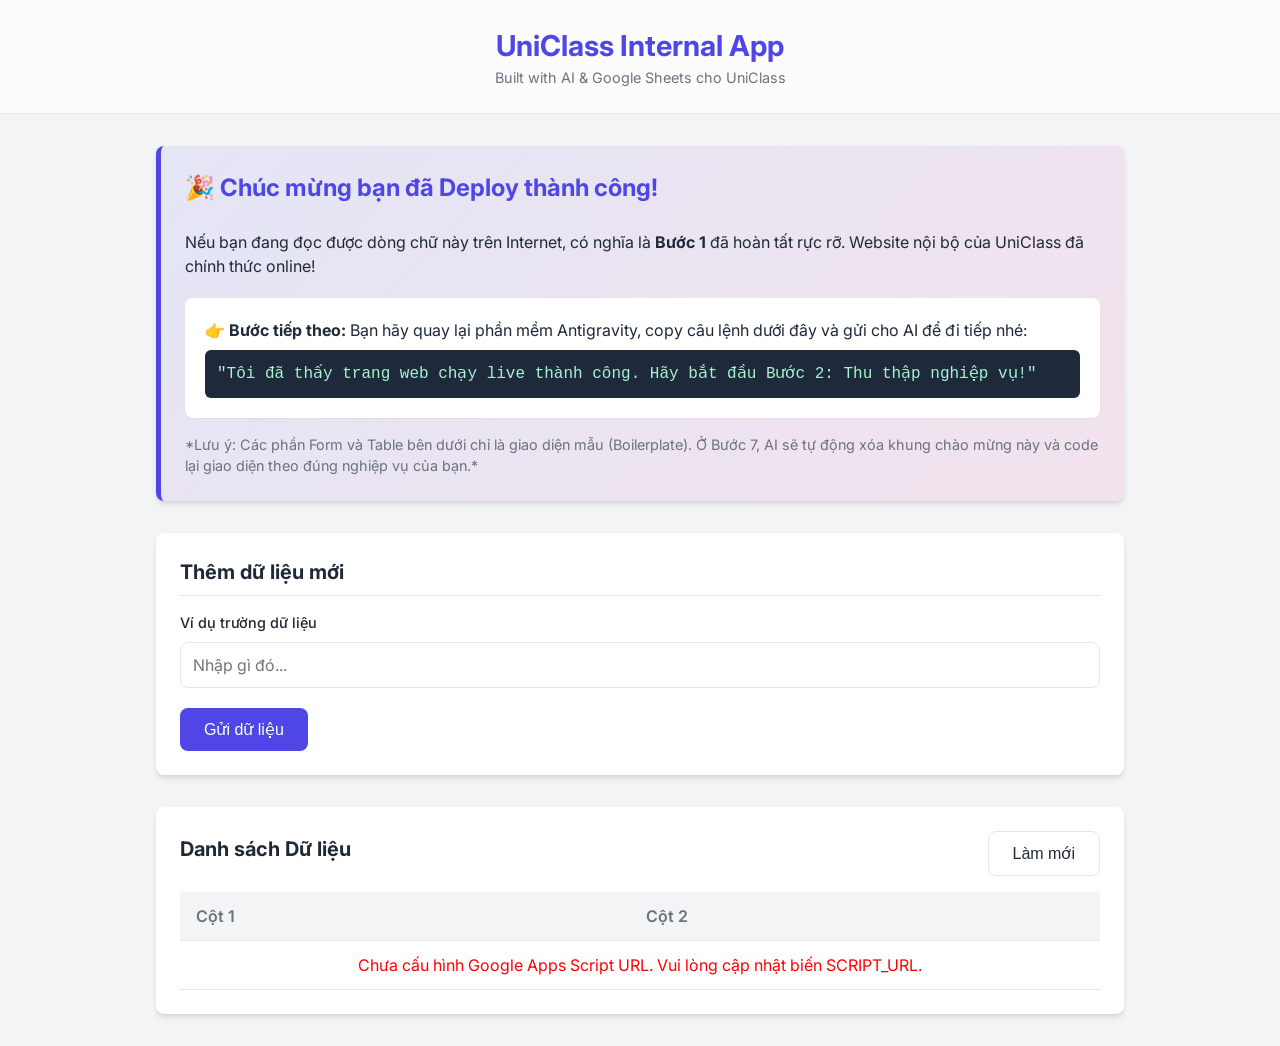
==== index.html @ c93e1ed5 "first-commit" ====
<!DOCTYPE html>
<html lang="en">
<head>
    <meta charset="UTF-8">
    <meta name="viewport" content="width=device-width, initial-scale=1.0">
    <title>UniClass Internal App</title>
    <!-- Google Fonts -->
    <link rel="preconnect" href="https://fonts.googleapis.com">
    <link rel="preconnect" href="https://fonts.gstatic.com" crossorigin>
    <link href="https://fonts.googleapis.com/css2?family=Inter:wght@300;400;500;600;700&display=swap" rel="stylesheet">
    <!-- Base CSS -->
    <link rel="stylesheet" href="style.css">
</head>
<body>
    <div id="app">
        <header class="glass-header">
            <h1>UniClass Internal App</h1>
            <p>Built with AI & Google Sheets cho UniClass</p>
        </header>

        <main class="container">
            <!-- Khu vực Chào mừng (Dành cho người dùng mới deploy lần đầu) -->
            <section class="card" id="welcomeSection" style="background: linear-gradient(135deg, rgba(99, 102, 241, 0.1), rgba(236, 72, 153, 0.1)); border-left: 5px solid var(--primary-color);">
                <h2 style="border-bottom: none; color: var(--primary-color); font-size: 1.5rem;">🎉 Chúc mừng bạn đã Deploy thành công!</h2>
                <p>Nếu bạn đang đọc được dòng chữ này trên Internet, có nghĩa là <strong>Bước 1</strong> đã hoàn tất rực rỡ. Website nội bộ của UniClass đã chính thức online!</p>
                <div style="background: var(--card-bg); padding: 1.25rem; border-radius: 8px; margin-top: 1.25rem; box-shadow: var(--shadow-sm);">
                    <p style="margin-bottom: 0.5rem;"><strong>👉 Bước tiếp theo:</strong> Bạn hãy quay lại phần mềm Antigravity, copy câu lệnh dưới đây và gửi cho AI để đi tiếp nhé:</p>
                    <code style="display: block; background: #1e293b; color: #a7f3d0; padding: 12px; border-radius: 6px; font-family: monospace; font-size: 1rem;">"Tôi đã thấy trang web chạy live thành công. Hãy bắt đầu Bước 2: Thu thập nghiệp vụ!"</code>
                </div>
                <p style="margin-top: 1rem; font-size: 0.9rem; color: var(--text-muted);">*Lưu ý: Các phần Form và Table bên dưới chỉ là giao diện mẫu (Boilerplate). Ở Bước 7, AI sẽ tự động xóa khung chào mừng này và code lại giao diện theo đúng nghiệp vụ của bạn.*</p>
            </section>

            <!-- Khu vực Form nhập liệu -->
            <section class="card form-section">
                <h2>Thêm dữ liệu mới</h2>
                <form id="dataForm">
                    <div class="form-group">
                        <label for="exampleInput">Ví dụ trường dữ liệu</label>
                        <input type="text" id="exampleInput" name="exampleInput" placeholder="Nhập gì đó..." required>
                    </div>
                    <button type="submit" class="btn btn-primary" id="submitBtn">
                        <span class="btn-text">Gửi dữ liệu</span>
                        <span class="loader hidden"></span>
                    </button>
                </form>
                <div id="formMessage" class="message hidden"></div>
            </section>

            <!-- Khu vực Hiển thị dữ liệu -->
            <section class="card data-section">
                <div class="section-header">
                    <h2>Danh sách Dữ liệu</h2>
                    <button class="btn btn-secondary" id="refreshBtn">Làm mới</button>
                </div>
                <div class="table-container">
                    <div id="tableLoader" class="loader center-loader"></div>
                    <table id="dataTable" class="hidden">
                        <thead>
                            <tr>
                                <!-- AI sẽ điền các cột header vào đây -->
                                <th>Cột 1</th>
                                <th>Cột 2</th>
                            </tr>
                        </thead>
                        <tbody id="tableBody">
                            <!-- AI sẽ render dữ liệu từ Google Sheet vào đây -->
                        </tbody>
                    </table>
                </div>
            </section>
        </main>
    </div>

    <!-- Base JS -->
    <script src="script.js"></script>
</body>
</html>
---- style.css ----
/* CSS Variables for theming (Vibrant & Modern UI) */
:root {
    --primary-color: #4f46e5;
    --primary-hover: #4338ca;
    --bg-color: #f3f4f6;
    --text-main: #1f2937;
    --text-muted: #6b7280;
    --card-bg: #ffffff;
    --border-color: #e5e7eb;
    --success: #10b981;
    --error: #ef4444;
    --shadow-sm: 0 1px 2px 0 rgba(0, 0, 0, 0.05);
    --shadow-md: 0 4px 6px -1px rgba(0, 0, 0, 0.1), 0 2px 4px -1px rgba(0, 0, 0, 0.06);
    --radius: 8px;
    --font-family: 'Inter', sans-serif;
}

/* Basic Reset */
* {
    margin: 0;
    padding: 0;
    box-sizing: border-box;
}

body {
    font-family: var(--font-family);
    background-color: var(--bg-color);
    color: var(--text-main);
    line-height: 1.5;
}

/* Typography & Layout */
.container {
    max-width: 1000px;
    margin: 0 auto;
    padding: 2rem 1rem;
    display: grid;
    gap: 2rem;
}

/* Header (Glassmorphism effect) */
.glass-header {
    background: rgba(255, 255, 255, 0.7);
    backdrop-filter: blur(10px);
    border-bottom: 1px solid var(--border-color);
    padding: 1.5rem 2rem;
    text-align: center;
    position: sticky;
    top: 0;
    z-index: 100;
}

.glass-header h1 {
    font-weight: 700;
    font-size: 1.8rem;
    color: var(--primary-color);
}

.glass-header p {
    color: var(--text-muted);
    font-size: 0.9rem;
}

/* Cards */
.card {
    background-color: var(--card-bg);
    border-radius: var(--radius);
    padding: 1.5rem;
    box-shadow: var(--shadow-md);
}

.card h2 {
    margin-bottom: 1rem;
    font-size: 1.25rem;
    color: var(--text-main);
    border-bottom: 1px solid var(--border-color);
    padding-bottom: 0.5rem;
}

/* Forms */
.form-group {
    margin-bottom: 1.25rem;
}

label {
    display: block;
    margin-bottom: 0.5rem;
    font-weight: 500;
    font-size: 0.9rem;
}

input, select, textarea {
    width: 100%;
    padding: 0.75rem;
    border: 1px solid var(--border-color);
    border-radius: var(--radius);
    font-family: inherit;
    font-size: 1rem;
    transition: border-color 0.2s, box-shadow 0.2s;
}

input:focus, select:focus, textarea:focus {
    outline: none;
    border-color: var(--primary-color);
    box-shadow: 0 0 0 3px rgba(79, 70, 229, 0.2);
}

/* Buttons */
.btn {
    display: inline-flex;
    align-items: center;
    justify-content: center;
    padding: 0.75rem 1.5rem;
    font-size: 1rem;
    font-weight: 500;
    border: none;
    border-radius: var(--radius);
    cursor: pointer;
    transition: background-color 0.2s, transform 0.1s;
}

.btn:active {
    transform: scale(0.98);
}

.btn-primary {
    background-color: var(--primary-color);
    color: white;
}

.btn-primary:hover {
    background-color: var(--primary-hover);
}

.btn-secondary {
    background-color: white;
    color: var(--text-main);
    border: 1px solid var(--border-color);
}

.btn-secondary:hover {
    background-color: var(--bg-color);
}

.btn:disabled {
    opacity: 0.7;
    cursor: not-allowed;
}

/* Tables */
.section-header {
    display: flex;
    justify-content: space-between;
    align-items: center;
    margin-bottom: 1rem;
}
.section-header h2 {
    margin-bottom: 0;
    border-bottom: none;
}

.table-container {
    overflow-x: auto;
}

table {
    width: 100%;
    border-collapse: collapse;
    text-align: left;
}

th, td {
    padding: 0.75rem 1rem;
    border-bottom: 1px solid var(--border-color);
}

th {
    background-color: var(--bg-color);
    font-weight: 600;
    color: var(--text-muted);
}

tr:hover {
    background-color: rgba(0,0,0,0.01);
}

/* Utils */
.hidden { display: none !important; }
.message {
    margin-top: 1rem;
    padding: 0.75rem;
    border-radius: var(--radius);
    font-size: 0.9rem;
}
.message.success { background-color: rgba(16, 185, 129, 0.1); color: var(--success); }
.message.error { background-color: rgba(239, 68, 68, 0.1); color: var(--error); }

/* Loaders */
.loader {
    border: 3px solid rgba(255,255,255,0.3);
    border-top: 3px solid white;
    border-radius: 50%;
    width: 20px;
    height: 20px;
    animation: spin 1s linear infinite;
    margin-left: 8px;
}
.btn-secondary .loader {
    border: 3px solid var(--border-color);
    border-top: 3px solid var(--primary-color);
}
.center-loader {
    border: 4px solid var(--border-color);
    border-top: 4px solid var(--primary-color);
    width: 40px;
    height: 40px;
    margin: 2rem auto;
}

@keyframes spin { 0% { transform: rotate(0deg); } 100% { transform: rotate(360deg); } }
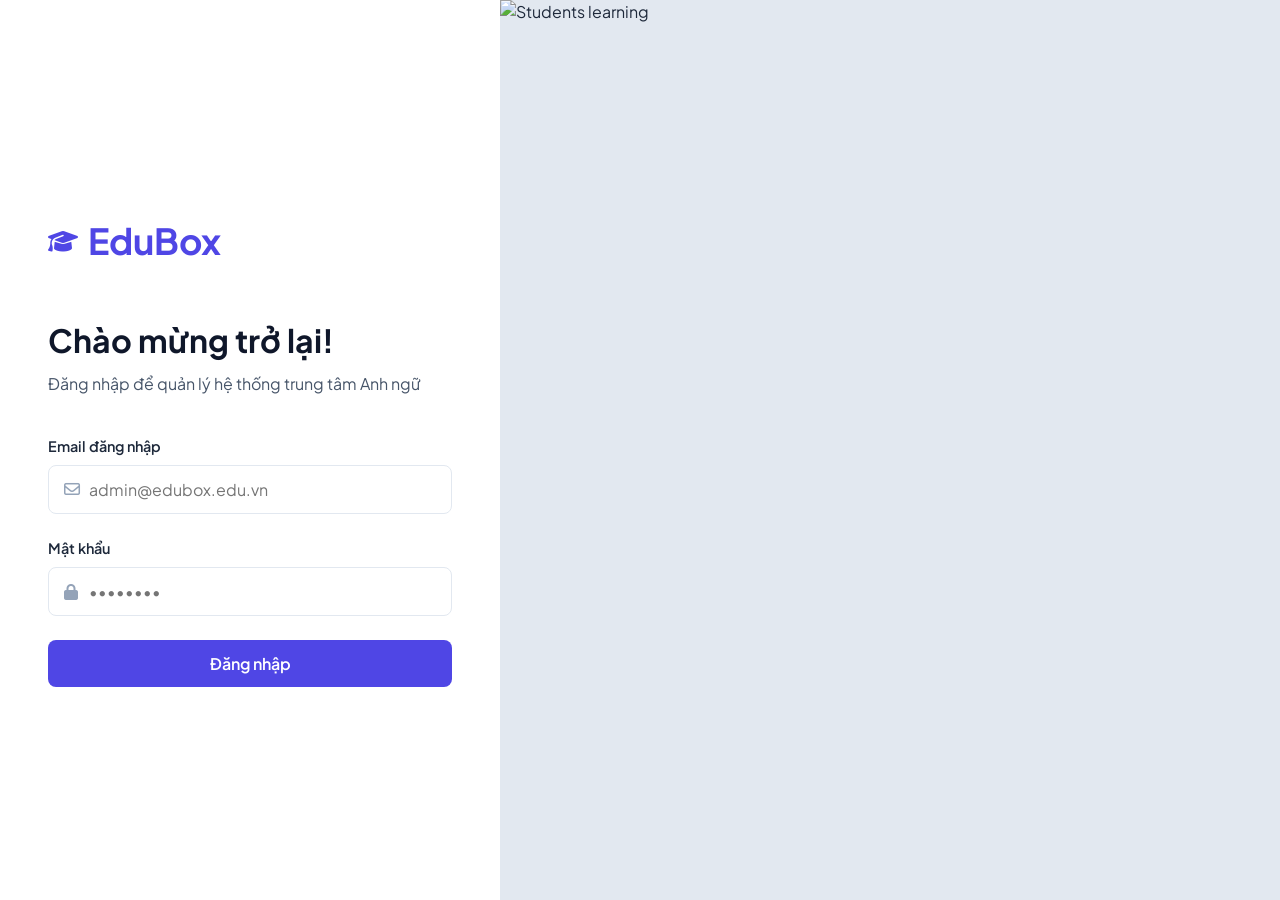
==== commit d3d43b3b: "2-commit" ====
--- a/index.html
+++ b/index.html
@@ -1,77 +1,101 @@
 <!DOCTYPE html>
-<html lang="en">
+<html lang="vi">
 <head>
     <meta charset="UTF-8">
     <meta name="viewport" content="width=device-width, initial-scale=1.0">
-    <title>UniClass Internal App</title>
+    <title>EduBox - Hệ Thống Quản Lý Trung Tâm Anh Ngữ</title>
     <!-- Google Fonts -->
     <link rel="preconnect" href="https://fonts.googleapis.com">
     <link rel="preconnect" href="https://fonts.gstatic.com" crossorigin>
-    <link href="https://fonts.googleapis.com/css2?family=Inter:wght@300;400;500;600;700&display=swap" rel="stylesheet">
-    <!-- Base CSS -->
+    <link href="https://fonts.googleapis.com/css2?family=Plus+Jakarta+Sans:wght@300;400;500;600;700&display=swap" rel="stylesheet">
+    <!-- FontAwesome -->
+    <link rel="stylesheet" href="https://cdnjs.cloudflare.com/ajax/libs/font-awesome/6.4.0/css/all.min.css">
+    <!-- Custom CSS -->
     <link rel="stylesheet" href="style.css">
 </head>
 <body>
-    <div id="app">
-        <header class="glass-header">
-            <h1>UniClass Internal App</h1>
-            <p>Built with AI & Google Sheets cho UniClass</p>
-        </header>
-
-        <main class="container">
-            <!-- Khu vực Chào mừng (Dành cho người dùng mới deploy lần đầu) -->
-            <section class="card" id="welcomeSection" style="background: linear-gradient(135deg, rgba(99, 102, 241, 0.1), rgba(236, 72, 153, 0.1)); border-left: 5px solid var(--primary-color);">
-                <h2 style="border-bottom: none; color: var(--primary-color); font-size: 1.5rem;">🎉 Chúc mừng bạn đã Deploy thành công!</h2>
-                <p>Nếu bạn đang đọc được dòng chữ này trên Internet, có nghĩa là <strong>Bước 1</strong> đã hoàn tất rực rỡ. Website nội bộ của UniClass đã chính thức online!</p>
-                <div style="background: var(--card-bg); padding: 1.25rem; border-radius: 8px; margin-top: 1.25rem; box-shadow: var(--shadow-sm);">
-                    <p style="margin-bottom: 0.5rem;"><strong>👉 Bước tiếp theo:</strong> Bạn hãy quay lại phần mềm Antigravity, copy câu lệnh dưới đây và gửi cho AI để đi tiếp nhé:</p>
-                    <code style="display: block; background: #1e293b; color: #a7f3d0; padding: 12px; border-radius: 6px; font-family: monospace; font-size: 1rem;">"Tôi đã thấy trang web chạy live thành công. Hãy bắt đầu Bước 2: Thu thập nghiệp vụ!"</code>
+    <!-- 1. MÀN HÌNH ĐĂNG NHẬP -->
+    <div id="loginScreen" class="screen-container">
+        <div class="login-wrapper">
+            <div class="login-left">
+                <div class="brand">
+                    <i class="fa-solid fa-graduation-cap"></i>
+                    <h2>EduBox</h2>
                 </div>
-                <p style="margin-top: 1rem; font-size: 0.9rem; color: var(--text-muted);">*Lưu ý: Các phần Form và Table bên dưới chỉ là giao diện mẫu (Boilerplate). Ở Bước 7, AI sẽ tự động xóa khung chào mừng này và code lại giao diện theo đúng nghiệp vụ của bạn.*</p>
-            </section>
-
-            <!-- Khu vực Form nhập liệu -->
-            <section class="card form-section">
-                <h2>Thêm dữ liệu mới</h2>
-                <form id="dataForm">
+                <h1 class="welcome-text">Chào mừng trở lại!</h1>
+                <p class="subtitle">Đăng nhập để quản lý hệ thống trung tâm Anh ngữ</p>
+                
+                <form id="loginForm">
                     <div class="form-group">
-                        <label for="exampleInput">Ví dụ trường dữ liệu</label>
-                        <input type="text" id="exampleInput" name="exampleInput" placeholder="Nhập gì đó..." required>
+                        <label>Email đăng nhập</label>
+                        <div class="input-icon">
+                            <i class="fa-regular fa-envelope"></i>
+                            <input type="email" id="loginEmail" placeholder="admin@edubox.edu.vn" required>
+                        </div>
                     </div>
-                    <button type="submit" class="btn btn-primary" id="submitBtn">
-                        <span class="btn-text">Gửi dữ liệu</span>
+                    <div class="form-group">
+                        <label>Mật khẩu</label>
+                        <div class="input-icon">
+                            <i class="fa-solid fa-lock"></i>
+                            <input type="password" id="loginPassword" placeholder="••••••••" required>
+                        </div>
+                    </div>
+                    <button type="submit" class="btn-primary btn-block" id="btnLogin">
+                        <span class="btn-text">Đăng nhập</span>
                         <span class="loader hidden"></span>
                     </button>
+                    <div id="loginError" class="error-msg hidden">Sai email hoặc mật khẩu!</div>
                 </form>
-                <div id="formMessage" class="message hidden"></div>
-            </section>
+            </div>
+            <div class="login-right">
+                <img src="https://images.unsplash.com/photo-1522202176988-66273c2fd55f?ixlib=rb-4.0.3&auto=format&fit=crop&w=800&q=80" alt="Students learning" class="login-image">
+            </div>
+        </div>
+    </div>
 
-            <!-- Khu vực Hiển thị dữ liệu -->
-            <section class="card data-section">
-                <div class="section-header">
-                    <h2>Danh sách Dữ liệu</h2>
-                    <button class="btn btn-secondary" id="refreshBtn">Làm mới</button>
+    <!-- 2. MÀN HÌNH DASHBOARD -->
+    <div id="dashboardScreen" class="screen-container hidden">
+        <aside class="sidebar">
+            <div class="brand">
+                <i class="fa-solid fa-graduation-cap"></i>
+                <h2>EduBox</h2>
+            </div>
+            <div class="user-profile">
+                <div class="avatar"><i class="fa-solid fa-user"></i></div>
+                <div class="info">
+                    <div class="name" id="userNameDisplay">Admin</div>
+                    <div class="role" id="userRoleDisplay">Administrator</div>
                 </div>
-                <div class="table-container">
-                    <div id="tableLoader" class="loader center-loader"></div>
-                    <table id="dataTable" class="hidden">
-                        <thead>
-                            <tr>
-                                <!-- AI sẽ điền các cột header vào đây -->
-                                <th>Cột 1</th>
-                                <th>Cột 2</th>
-                            </tr>
-                        </thead>
-                        <tbody id="tableBody">
-                            <!-- AI sẽ render dữ liệu từ Google Sheet vào đây -->
-                        </tbody>
-                    </table>
+            </div>
+            <nav class="sidebar-nav" id="sidebarNav">
+                <!-- Menu items will be injected here by JS based on Role -->
+            </nav>
+            <div class="sidebar-footer">
+                <a href="#" id="btnLogout" class="nav-item text-danger">
+                    <i class="fa-solid fa-right-from-bracket"></i> Đăng xuất
+                </a>
+            </div>
+        </aside>
+        
+        <main class="main-content">
+            <header class="topbar">
+                <h2 id="pageTitle">Tổng quan</h2>
+                <div class="topbar-actions">
+                    <button class="btn-icon"><i class="fa-regular fa-bell"></i></button>
                 </div>
-            </section>
+            </header>
+            
+            <div class="content-area" id="contentArea">
+                <!-- Nội dung các trang sẽ được render vào đây -->
+            </div>
         </main>
     </div>
 
-    <!-- Base JS -->
+    <!-- GLOBAL LOADER -->
+    <div id="globalLoader" class="global-loader hidden">
+        <div class="spinner"></div>
+    </div>
+
     <script src="script.js"></script>
 </body>
 </html>
--- a/style.css
+++ b/style.css
@@ -1,21 +1,28 @@
-/* CSS Variables for theming (Vibrant & Modern UI) */
 :root {
-    --primary-color: #4f46e5;
+    --primary: #4f46e5;
     --primary-hover: #4338ca;
-    --bg-color: #f3f4f6;
-    --text-main: #1f2937;
-    --text-muted: #6b7280;
-    --card-bg: #ffffff;
-    --border-color: #e5e7eb;
-    --success: #10b981;
-    --error: #ef4444;
+    --secondary: #10b981;
+    --dark: #0f172a;
+    --gray-100: #f1f5f9;
+    --gray-200: #e2e8f0;
+    --gray-400: #94a3b8;
+    --gray-600: #475569;
+    --gray-800: #1e293b;
+    --white: #ffffff;
+    --danger: #ef4444;
+    --danger-hover: #dc2626;
+    
     --shadow-sm: 0 1px 2px 0 rgba(0, 0, 0, 0.05);
     --shadow-md: 0 4px 6px -1px rgba(0, 0, 0, 0.1), 0 2px 4px -1px rgba(0, 0, 0, 0.06);
-    --radius: 8px;
-    --font-family: 'Inter', sans-serif;
-}
-
-/* Basic Reset */
+    --shadow-lg: 0 10px 15px -3px rgba(0, 0, 0, 0.1), 0 4px 6px -2px rgba(0, 0, 0, 0.05);
+    
+    --radius-md: 8px;
+    --radius-lg: 12px;
+    --radius-xl: 16px;
+    
+    --font-family: 'Plus Jakarta Sans', sans-serif;
+}
+
 * {
     margin: 0;
     padding: 0;
@@ -24,197 +31,368 @@
 
 body {
     font-family: var(--font-family);
-    background-color: var(--bg-color);
-    color: var(--text-main);
+    background-color: var(--gray-100);
+    color: var(--gray-800);
     line-height: 1.5;
-}
-
-/* Typography & Layout */
-.container {
-    max-width: 1000px;
+    -webkit-font-smoothing: antialiased;
+}
+
+a { text-decoration: none; }
+button { cursor: pointer; font-family: var(--font-family); }
+ul { list-style: none; }
+
+/* UTILS */
+.hidden { display: none !important; }
+.text-danger { color: var(--danger) !important; }
+
+/* ============================
+   1. LOGIN SCREEN
+============================ */
+.screen-container {
+    min-height: 100vh;
+    width: 100%;
+}
+
+.login-wrapper {
+    display: flex;
+    min-height: 100vh;
+    background-color: var(--white);
+}
+
+.login-left {
+    flex: 1;
+    display: flex;
+    flex-direction: column;
+    justify-content: center;
+    padding: 3rem;
+    max-width: 500px;
     margin: 0 auto;
-    padding: 2rem 1rem;
-    display: grid;
-    gap: 2rem;
-}
-
-/* Header (Glassmorphism effect) */
-.glass-header {
-    background: rgba(255, 255, 255, 0.7);
-    backdrop-filter: blur(10px);
-    border-bottom: 1px solid var(--border-color);
-    padding: 1.5rem 2rem;
+}
+
+.login-right {
+    flex: 1.2;
+    background-color: var(--gray-200);
+    display: none;
+}
+@media (min-width: 992px) {
+    .login-right { display: block; }
+}
+
+.login-image {
+    width: 100%;
+    height: 100%;
+    object-fit: cover;
+}
+
+.brand {
+    display: flex;
+    align-items: center;
+    gap: 10px;
+    color: var(--primary);
+    font-size: 1.5rem;
+    margin-bottom: 3rem;
+}
+
+.welcome-text {
+    font-size: 2rem;
+    font-weight: 700;
+    margin-bottom: 0.5rem;
+    color: var(--dark);
+}
+
+.subtitle {
+    color: var(--gray-600);
+    margin-bottom: 2.5rem;
+}
+
+.form-group {
+    margin-bottom: 1.5rem;
+}
+
+.form-group label {
+    display: block;
+    font-weight: 600;
+    font-size: 0.9rem;
+    margin-bottom: 0.5rem;
+    color: var(--gray-800);
+}
+
+.input-icon {
+    position: relative;
+}
+
+.input-icon i {
+    position: absolute;
+    left: 1rem;
+    top: 50%;
+    transform: translateY(-50%);
+    color: var(--gray-400);
+}
+
+.input-icon input {
+    width: 100%;
+    padding: 0.8rem 1rem 0.8rem 2.5rem;
+    border: 1px solid var(--gray-200);
+    border-radius: var(--radius-md);
+    font-size: 1rem;
+    font-family: var(--font-family);
+    transition: all 0.3s;
+}
+
+.input-icon input:focus {
+    outline: none;
+    border-color: var(--primary);
+    box-shadow: 0 0 0 3px rgba(79, 70, 229, 0.1);
+}
+
+.btn-primary {
+    background-color: var(--primary);
+    color: var(--white);
+    border: none;
+    padding: 0.8rem 1.5rem;
+    border-radius: var(--radius-md);
+    font-weight: 600;
+    font-size: 1rem;
+    transition: background-color 0.3s;
+    display: flex;
+    justify-content: center;
+    align-items: center;
+    gap: 10px;
+}
+.btn-primary:hover { background-color: var(--primary-hover); }
+.btn-block { width: 100%; }
+
+.error-msg {
+    color: var(--danger);
+    font-size: 0.9rem;
+    margin-top: 1rem;
     text-align: center;
-    position: sticky;
-    top: 0;
-    z-index: 100;
-}
-
-.glass-header h1 {
+    background: #fef2f2;
+    padding: 0.5rem;
+    border-radius: var(--radius-md);
+    border: 1px solid #fecaca;
+}
+
+/* ============================
+   2. DASHBOARD SCREEN
+============================ */
+#dashboardScreen {
+    display: flex;
+}
+
+.sidebar {
+    width: 260px;
+    background-color: var(--white);
+    border-right: 1px solid var(--gray-200);
+    display: flex;
+    flex-direction: column;
+    position: fixed;
+    height: 100vh;
+}
+
+.sidebar .brand {
+    padding: 1.5rem;
+    margin-bottom: 0;
+    border-bottom: 1px solid var(--gray-100);
+}
+
+.user-profile {
+    padding: 1.5rem;
+    display: flex;
+    align-items: center;
+    gap: 12px;
+    border-bottom: 1px solid var(--gray-100);
+}
+
+.avatar {
+    width: 40px;
+    height: 40px;
+    background-color: var(--primary);
+    color: var(--white);
+    border-radius: 50%;
+    display: flex;
+    align-items: center;
+    justify-content: center;
+    font-size: 1.2rem;
+}
+
+.user-profile .name {
     font-weight: 700;
-    font-size: 1.8rem;
-    color: var(--primary-color);
-}
-
-.glass-header p {
-    color: var(--text-muted);
-    font-size: 0.9rem;
-}
-
-/* Cards */
+    color: var(--dark);
+    font-size: 0.95rem;
+}
+
+.user-profile .role {
+    font-size: 0.8rem;
+    color: var(--gray-600);
+}
+
+.sidebar-nav {
+    padding: 1rem 0;
+    flex: 1;
+    overflow-y: auto;
+}
+
+.nav-item {
+    display: flex;
+    align-items: center;
+    gap: 12px;
+    padding: 0.8rem 1.5rem;
+    color: var(--gray-600);
+    font-weight: 500;
+    transition: all 0.2s;
+}
+
+.nav-item i { width: 20px; text-align: center; }
+.nav-item:hover {
+    background-color: var(--gray-100);
+    color: var(--primary);
+}
+.nav-item.active {
+    background-color: rgba(79, 70, 229, 0.1);
+    color: var(--primary);
+    border-right: 3px solid var(--primary);
+}
+
+.sidebar-footer {
+    padding: 1rem 0;
+    border-top: 1px solid var(--gray-100);
+}
+
+.main-content {
+    flex: 1;
+    margin-left: 260px;
+    min-height: 100vh;
+    display: flex;
+    flex-direction: column;
+}
+
+.topbar {
+    height: 70px;
+    background-color: var(--white);
+    border-bottom: 1px solid var(--gray-200);
+    display: flex;
+    align-items: center;
+    justify-content: space-between;
+    padding: 0 2rem;
+}
+
+.topbar h2 {
+    font-size: 1.25rem;
+    font-weight: 600;
+    color: var(--dark);
+}
+
+.btn-icon {
+    background: none;
+    border: none;
+    font-size: 1.2rem;
+    color: var(--gray-600);
+    width: 40px;
+    height: 40px;
+    border-radius: 50%;
+    transition: background 0.2s;
+}
+.btn-icon:hover { background-color: var(--gray-100); color: var(--primary); }
+
+.content-area {
+    padding: 2rem;
+    flex: 1;
+    overflow-y: auto;
+}
+
+/* ============================
+   3. COMPONENTS (Cards, Tables)
+============================ */
 .card {
-    background-color: var(--card-bg);
-    border-radius: var(--radius);
+    background: var(--white);
+    border-radius: var(--radius-lg);
+    box-shadow: var(--shadow-sm);
     padding: 1.5rem;
-    box-shadow: var(--shadow-md);
-}
-
-.card h2 {
-    margin-bottom: 1rem;
-    font-size: 1.25rem;
-    color: var(--text-main);
-    border-bottom: 1px solid var(--border-color);
-    padding-bottom: 0.5rem;
-}
-
-/* Forms */
-.form-group {
-    margin-bottom: 1.25rem;
-}
-
-label {
-    display: block;
-    margin-bottom: 0.5rem;
-    font-weight: 500;
-    font-size: 0.9rem;
-}
-
-input, select, textarea {
-    width: 100%;
-    padding: 0.75rem;
-    border: 1px solid var(--border-color);
-    border-radius: var(--radius);
-    font-family: inherit;
-    font-size: 1rem;
-    transition: border-color 0.2s, box-shadow 0.2s;
-}
-
-input:focus, select:focus, textarea:focus {
-    outline: none;
-    border-color: var(--primary-color);
-    box-shadow: 0 0 0 3px rgba(79, 70, 229, 0.2);
-}
-
-/* Buttons */
-.btn {
-    display: inline-flex;
-    align-items: center;
-    justify-content: center;
-    padding: 0.75rem 1.5rem;
-    font-size: 1rem;
-    font-weight: 500;
-    border: none;
-    border-radius: var(--radius);
-    cursor: pointer;
-    transition: background-color 0.2s, transform 0.1s;
-}
-
-.btn:active {
-    transform: scale(0.98);
-}
-
-.btn-primary {
-    background-color: var(--primary-color);
-    color: white;
-}
-
-.btn-primary:hover {
-    background-color: var(--primary-hover);
-}
-
-.btn-secondary {
-    background-color: white;
-    color: var(--text-main);
-    border: 1px solid var(--border-color);
-}
-
-.btn-secondary:hover {
-    background-color: var(--bg-color);
-}
-
-.btn:disabled {
-    opacity: 0.7;
-    cursor: not-allowed;
-}
-
-/* Tables */
-.section-header {
+    margin-bottom: 1.5rem;
+}
+
+.card-header {
     display: flex;
     justify-content: space-between;
     align-items: center;
-    margin-bottom: 1rem;
-}
-.section-header h2 {
-    margin-bottom: 0;
-    border-bottom: none;
-}
-
-.table-container {
+    margin-bottom: 1.5rem;
+}
+
+.card-header h3 {
+    font-size: 1.1rem;
+    color: var(--dark);
+}
+
+.table-responsive {
     overflow-x: auto;
 }
 
 table {
     width: 100%;
     border-collapse: collapse;
+}
+
+th {
     text-align: left;
-}
-
-th, td {
-    padding: 0.75rem 1rem;
-    border-bottom: 1px solid var(--border-color);
-}
-
-th {
-    background-color: var(--bg-color);
-    font-weight: 600;
-    color: var(--text-muted);
-}
-
-tr:hover {
-    background-color: rgba(0,0,0,0.01);
-}
-
-/* Utils */
-.hidden { display: none !important; }
-.message {
-    margin-top: 1rem;
-    padding: 0.75rem;
-    border-radius: var(--radius);
+    padding: 1rem;
+    font-weight: 600;
+    color: var(--gray-600);
+    border-bottom: 2px solid var(--gray-200);
     font-size: 0.9rem;
 }
-.message.success { background-color: rgba(16, 185, 129, 0.1); color: var(--success); }
-.message.error { background-color: rgba(239, 68, 68, 0.1); color: var(--error); }
-
-/* Loaders */
+
+td {
+    padding: 1rem;
+    border-bottom: 1px solid var(--gray-200);
+    color: var(--gray-800);
+    font-size: 0.95rem;
+}
+
+tr:hover td {
+    background-color: var(--gray-50);
+}
+
+.badge {
+    padding: 0.25rem 0.75rem;
+    border-radius: 9999px;
+    font-size: 0.8rem;
+    font-weight: 600;
+}
+.badge-success { background: #dcfce7; color: #166534; }
+.badge-warning { background: #fef9c3; color: #854d0e; }
+.badge-danger { background: #fee2e2; color: #991b1b; }
+
+/* ============================
+   4. LOADERS
+============================ */
 .loader {
     border: 3px solid rgba(255,255,255,0.3);
-    border-top: 3px solid white;
     border-radius: 50%;
+    border-top: 3px solid var(--white);
     width: 20px;
     height: 20px;
     animation: spin 1s linear infinite;
-    margin-left: 8px;
-}
-.btn-secondary .loader {
-    border: 3px solid var(--border-color);
-    border-top: 3px solid var(--primary-color);
-}
-.center-loader {
-    border: 4px solid var(--border-color);
-    border-top: 4px solid var(--primary-color);
-    width: 40px;
-    height: 40px;
-    margin: 2rem auto;
 }
 
 @keyframes spin { 0% { transform: rotate(0deg); } 100% { transform: rotate(360deg); } }
+
+.global-loader {
+    position: fixed;
+    top: 0; left: 0; right: 0; bottom: 0;
+    background: rgba(255,255,255,0.8);
+    backdrop-filter: blur(4px);
+    z-index: 9999;
+    display: flex;
+    justify-content: center;
+    align-items: center;
+}
+
+.global-loader .spinner {
+    width: 50px;
+    height: 50px;
+    border: 4px solid var(--gray-200);
+    border-top: 4px solid var(--primary);
+    border-radius: 50%;
+    animation: spin 1s linear infinite;
+}
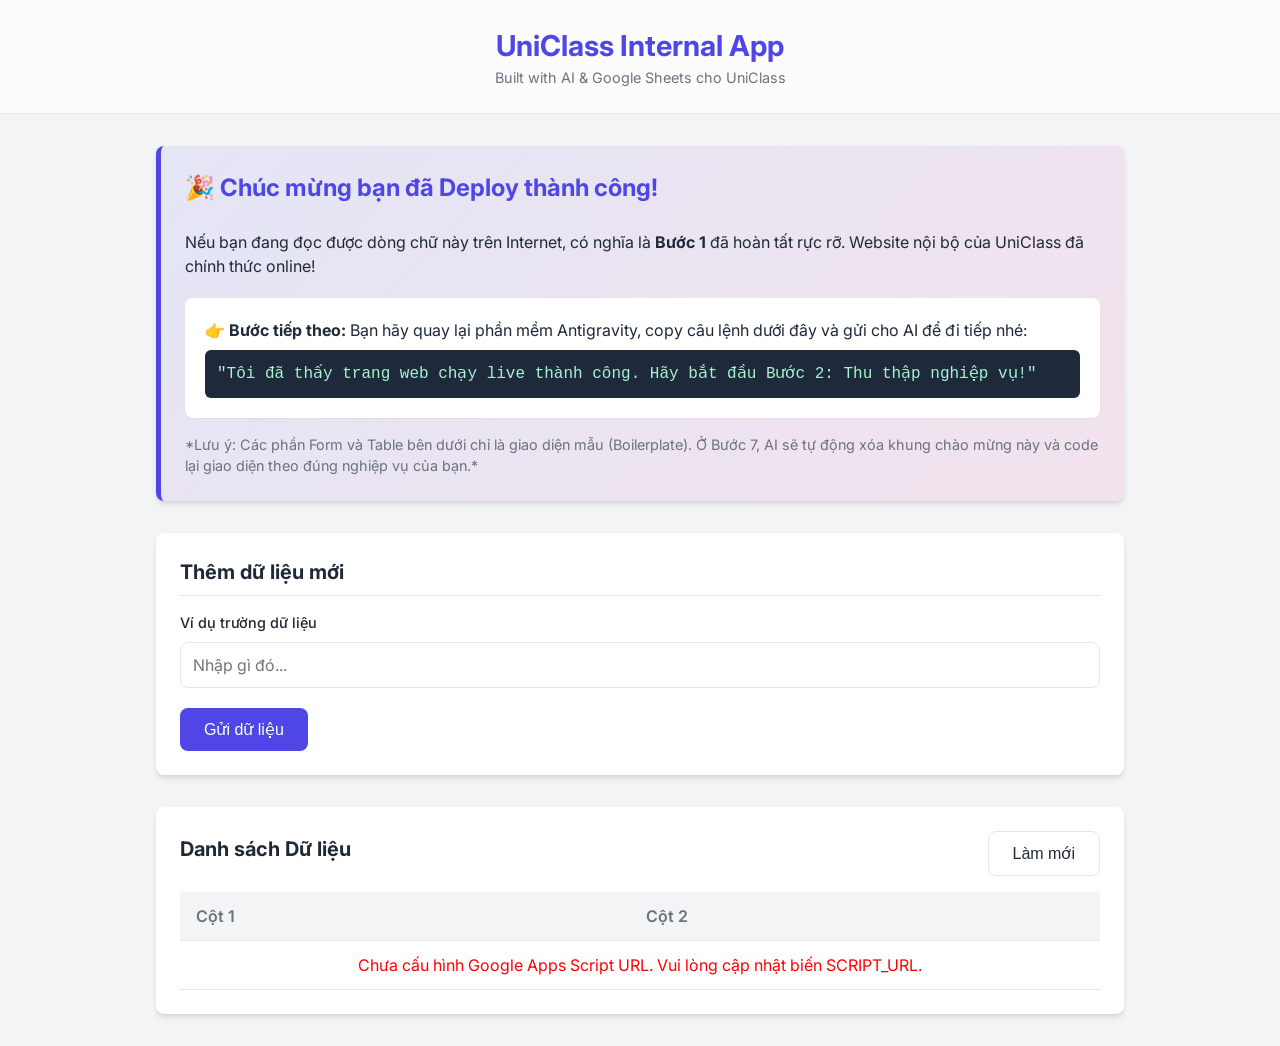
==== commit dd54559e: "Add files via upload" ====
--- a/index.html
+++ b/index.html
@@ -1,101 +1,77 @@
 <!DOCTYPE html>
-<html lang="vi">
+<html lang="en">
 <head>
     <meta charset="UTF-8">
     <meta name="viewport" content="width=device-width, initial-scale=1.0">
-    <title>EduBox - Hệ Thống Quản Lý Trung Tâm Anh Ngữ</title>
+    <title>UniClass Internal App</title>
     <!-- Google Fonts -->
     <link rel="preconnect" href="https://fonts.googleapis.com">
     <link rel="preconnect" href="https://fonts.gstatic.com" crossorigin>
-    <link href="https://fonts.googleapis.com/css2?family=Plus+Jakarta+Sans:wght@300;400;500;600;700&display=swap" rel="stylesheet">
-    <!-- FontAwesome -->
-    <link rel="stylesheet" href="https://cdnjs.cloudflare.com/ajax/libs/font-awesome/6.4.0/css/all.min.css">
-    <!-- Custom CSS -->
+    <link href="https://fonts.googleapis.com/css2?family=Inter:wght@300;400;500;600;700&display=swap" rel="stylesheet">
+    <!-- Base CSS -->
     <link rel="stylesheet" href="style.css">
 </head>
 <body>
-    <!-- 1. MÀN HÌNH ĐĂNG NHẬP -->
-    <div id="loginScreen" class="screen-container">
-        <div class="login-wrapper">
-            <div class="login-left">
-                <div class="brand">
-                    <i class="fa-solid fa-graduation-cap"></i>
-                    <h2>EduBox</h2>
+    <div id="app">
+        <header class="glass-header">
+            <h1>UniClass Internal App</h1>
+            <p>Built with AI & Google Sheets cho UniClass</p>
+        </header>
+
+        <main class="container">
+            <!-- Khu vực Chào mừng (Dành cho người dùng mới deploy lần đầu) -->
+            <section class="card" id="welcomeSection" style="background: linear-gradient(135deg, rgba(99, 102, 241, 0.1), rgba(236, 72, 153, 0.1)); border-left: 5px solid var(--primary-color);">
+                <h2 style="border-bottom: none; color: var(--primary-color); font-size: 1.5rem;">🎉 Chúc mừng bạn đã Deploy thành công!</h2>
+                <p>Nếu bạn đang đọc được dòng chữ này trên Internet, có nghĩa là <strong>Bước 1</strong> đã hoàn tất rực rỡ. Website nội bộ của UniClass đã chính thức online!</p>
+                <div style="background: var(--card-bg); padding: 1.25rem; border-radius: 8px; margin-top: 1.25rem; box-shadow: var(--shadow-sm);">
+                    <p style="margin-bottom: 0.5rem;"><strong>👉 Bước tiếp theo:</strong> Bạn hãy quay lại phần mềm Antigravity, copy câu lệnh dưới đây và gửi cho AI để đi tiếp nhé:</p>
+                    <code style="display: block; background: #1e293b; color: #a7f3d0; padding: 12px; border-radius: 6px; font-family: monospace; font-size: 1rem;">"Tôi đã thấy trang web chạy live thành công. Hãy bắt đầu Bước 2: Thu thập nghiệp vụ!"</code>
                 </div>
-                <h1 class="welcome-text">Chào mừng trở lại!</h1>
-                <p class="subtitle">Đăng nhập để quản lý hệ thống trung tâm Anh ngữ</p>
-                
-                <form id="loginForm">
+                <p style="margin-top: 1rem; font-size: 0.9rem; color: var(--text-muted);">*Lưu ý: Các phần Form và Table bên dưới chỉ là giao diện mẫu (Boilerplate). Ở Bước 7, AI sẽ tự động xóa khung chào mừng này và code lại giao diện theo đúng nghiệp vụ của bạn.*</p>
+            </section>
+
+            <!-- Khu vực Form nhập liệu -->
+            <section class="card form-section">
+                <h2>Thêm dữ liệu mới</h2>
+                <form id="dataForm">
                     <div class="form-group">
-                        <label>Email đăng nhập</label>
-                        <div class="input-icon">
-                            <i class="fa-regular fa-envelope"></i>
-                            <input type="email" id="loginEmail" placeholder="admin@edubox.edu.vn" required>
-                        </div>
+                        <label for="exampleInput">Ví dụ trường dữ liệu</label>
+                        <input type="text" id="exampleInput" name="exampleInput" placeholder="Nhập gì đó..." required>
                     </div>
-                    <div class="form-group">
-                        <label>Mật khẩu</label>
-                        <div class="input-icon">
-                            <i class="fa-solid fa-lock"></i>
-                            <input type="password" id="loginPassword" placeholder="••••••••" required>
-                        </div>
-                    </div>
-                    <button type="submit" class="btn-primary btn-block" id="btnLogin">
-                        <span class="btn-text">Đăng nhập</span>
+                    <button type="submit" class="btn btn-primary" id="submitBtn">
+                        <span class="btn-text">Gửi dữ liệu</span>
                         <span class="loader hidden"></span>
                     </button>
-                    <div id="loginError" class="error-msg hidden">Sai email hoặc mật khẩu!</div>
                 </form>
-            </div>
-            <div class="login-right">
-                <img src="https://images.unsplash.com/photo-1522202176988-66273c2fd55f?ixlib=rb-4.0.3&auto=format&fit=crop&w=800&q=80" alt="Students learning" class="login-image">
-            </div>
-        </div>
-    </div>
+                <div id="formMessage" class="message hidden"></div>
+            </section>
 
-    <!-- 2. MÀN HÌNH DASHBOARD -->
-    <div id="dashboardScreen" class="screen-container hidden">
-        <aside class="sidebar">
-            <div class="brand">
-                <i class="fa-solid fa-graduation-cap"></i>
-                <h2>EduBox</h2>
-            </div>
-            <div class="user-profile">
-                <div class="avatar"><i class="fa-solid fa-user"></i></div>
-                <div class="info">
-                    <div class="name" id="userNameDisplay">Admin</div>
-                    <div class="role" id="userRoleDisplay">Administrator</div>
+            <!-- Khu vực Hiển thị dữ liệu -->
+            <section class="card data-section">
+                <div class="section-header">
+                    <h2>Danh sách Dữ liệu</h2>
+                    <button class="btn btn-secondary" id="refreshBtn">Làm mới</button>
                 </div>
-            </div>
-            <nav class="sidebar-nav" id="sidebarNav">
-                <!-- Menu items will be injected here by JS based on Role -->
-            </nav>
-            <div class="sidebar-footer">
-                <a href="#" id="btnLogout" class="nav-item text-danger">
-                    <i class="fa-solid fa-right-from-bracket"></i> Đăng xuất
-                </a>
-            </div>
-        </aside>
-        
-        <main class="main-content">
-            <header class="topbar">
-                <h2 id="pageTitle">Tổng quan</h2>
-                <div class="topbar-actions">
-                    <button class="btn-icon"><i class="fa-regular fa-bell"></i></button>
+                <div class="table-container">
+                    <div id="tableLoader" class="loader center-loader"></div>
+                    <table id="dataTable" class="hidden">
+                        <thead>
+                            <tr>
+                                <!-- AI sẽ điền các cột header vào đây -->
+                                <th>Cột 1</th>
+                                <th>Cột 2</th>
+                            </tr>
+                        </thead>
+                        <tbody id="tableBody">
+                            <!-- AI sẽ render dữ liệu từ Google Sheet vào đây -->
+                        </tbody>
+                    </table>
                 </div>
-            </header>
-            
-            <div class="content-area" id="contentArea">
-                <!-- Nội dung các trang sẽ được render vào đây -->
-            </div>
+            </section>
         </main>
     </div>
 
-    <!-- GLOBAL LOADER -->
-    <div id="globalLoader" class="global-loader hidden">
-        <div class="spinner"></div>
-    </div>
-
+    <!-- Base JS -->
     <script src="script.js"></script>
 </body>
 </html>
--- a/style.css
+++ b/style.css
@@ -1,28 +1,21 @@
+/* CSS Variables for theming (Vibrant & Modern UI) */
 :root {
-    --primary: #4f46e5;
+    --primary-color: #4f46e5;
     --primary-hover: #4338ca;
-    --secondary: #10b981;
-    --dark: #0f172a;
-    --gray-100: #f1f5f9;
-    --gray-200: #e2e8f0;
-    --gray-400: #94a3b8;
-    --gray-600: #475569;
-    --gray-800: #1e293b;
-    --white: #ffffff;
-    --danger: #ef4444;
-    --danger-hover: #dc2626;
-    
+    --bg-color: #f3f4f6;
+    --text-main: #1f2937;
+    --text-muted: #6b7280;
+    --card-bg: #ffffff;
+    --border-color: #e5e7eb;
+    --success: #10b981;
+    --error: #ef4444;
     --shadow-sm: 0 1px 2px 0 rgba(0, 0, 0, 0.05);
     --shadow-md: 0 4px 6px -1px rgba(0, 0, 0, 0.1), 0 2px 4px -1px rgba(0, 0, 0, 0.06);
-    --shadow-lg: 0 10px 15px -3px rgba(0, 0, 0, 0.1), 0 4px 6px -2px rgba(0, 0, 0, 0.05);
-    
-    --radius-md: 8px;
-    --radius-lg: 12px;
-    --radius-xl: 16px;
-    
-    --font-family: 'Plus Jakarta Sans', sans-serif;
-}
-
+    --radius: 8px;
+    --font-family: 'Inter', sans-serif;
+}
+
+/* Basic Reset */
 * {
     margin: 0;
     padding: 0;
@@ -31,368 +24,197 @@
 
 body {
     font-family: var(--font-family);
-    background-color: var(--gray-100);
-    color: var(--gray-800);
+    background-color: var(--bg-color);
+    color: var(--text-main);
     line-height: 1.5;
-    -webkit-font-smoothing: antialiased;
-}
-
-a { text-decoration: none; }
-button { cursor: pointer; font-family: var(--font-family); }
-ul { list-style: none; }
-
-/* UTILS */
-.hidden { display: none !important; }
-.text-danger { color: var(--danger) !important; }
-
-/* ============================
-   1. LOGIN SCREEN
-============================ */
-.screen-container {
-    min-height: 100vh;
+}
+
+/* Typography & Layout */
+.container {
+    max-width: 1000px;
+    margin: 0 auto;
+    padding: 2rem 1rem;
+    display: grid;
+    gap: 2rem;
+}
+
+/* Header (Glassmorphism effect) */
+.glass-header {
+    background: rgba(255, 255, 255, 0.7);
+    backdrop-filter: blur(10px);
+    border-bottom: 1px solid var(--border-color);
+    padding: 1.5rem 2rem;
+    text-align: center;
+    position: sticky;
+    top: 0;
+    z-index: 100;
+}
+
+.glass-header h1 {
+    font-weight: 700;
+    font-size: 1.8rem;
+    color: var(--primary-color);
+}
+
+.glass-header p {
+    color: var(--text-muted);
+    font-size: 0.9rem;
+}
+
+/* Cards */
+.card {
+    background-color: var(--card-bg);
+    border-radius: var(--radius);
+    padding: 1.5rem;
+    box-shadow: var(--shadow-md);
+}
+
+.card h2 {
+    margin-bottom: 1rem;
+    font-size: 1.25rem;
+    color: var(--text-main);
+    border-bottom: 1px solid var(--border-color);
+    padding-bottom: 0.5rem;
+}
+
+/* Forms */
+.form-group {
+    margin-bottom: 1.25rem;
+}
+
+label {
+    display: block;
+    margin-bottom: 0.5rem;
+    font-weight: 500;
+    font-size: 0.9rem;
+}
+
+input, select, textarea {
     width: 100%;
-}
-
-.login-wrapper {
-    display: flex;
-    min-height: 100vh;
-    background-color: var(--white);
-}
-
-.login-left {
-    flex: 1;
-    display: flex;
-    flex-direction: column;
-    justify-content: center;
-    padding: 3rem;
-    max-width: 500px;
-    margin: 0 auto;
-}
-
-.login-right {
-    flex: 1.2;
-    background-color: var(--gray-200);
-    display: none;
-}
-@media (min-width: 992px) {
-    .login-right { display: block; }
-}
-
-.login-image {
-    width: 100%;
-    height: 100%;
-    object-fit: cover;
-}
-
-.brand {
-    display: flex;
-    align-items: center;
-    gap: 10px;
-    color: var(--primary);
-    font-size: 1.5rem;
-    margin-bottom: 3rem;
-}
-
-.welcome-text {
-    font-size: 2rem;
-    font-weight: 700;
-    margin-bottom: 0.5rem;
-    color: var(--dark);
-}
-
-.subtitle {
-    color: var(--gray-600);
-    margin-bottom: 2.5rem;
-}
-
-.form-group {
-    margin-bottom: 1.5rem;
-}
-
-.form-group label {
-    display: block;
-    font-weight: 600;
-    font-size: 0.9rem;
-    margin-bottom: 0.5rem;
-    color: var(--gray-800);
-}
-
-.input-icon {
-    position: relative;
-}
-
-.input-icon i {
-    position: absolute;
-    left: 1rem;
-    top: 50%;
-    transform: translateY(-50%);
-    color: var(--gray-400);
-}
-
-.input-icon input {
-    width: 100%;
-    padding: 0.8rem 1rem 0.8rem 2.5rem;
-    border: 1px solid var(--gray-200);
-    border-radius: var(--radius-md);
+    padding: 0.75rem;
+    border: 1px solid var(--border-color);
+    border-radius: var(--radius);
+    font-family: inherit;
     font-size: 1rem;
-    font-family: var(--font-family);
-    transition: all 0.3s;
-}
-
-.input-icon input:focus {
+    transition: border-color 0.2s, box-shadow 0.2s;
+}
+
+input:focus, select:focus, textarea:focus {
     outline: none;
-    border-color: var(--primary);
-    box-shadow: 0 0 0 3px rgba(79, 70, 229, 0.1);
-}
-
-.btn-primary {
-    background-color: var(--primary);
-    color: var(--white);
-    border: none;
-    padding: 0.8rem 1.5rem;
-    border-radius: var(--radius-md);
-    font-weight: 600;
-    font-size: 1rem;
-    transition: background-color 0.3s;
-    display: flex;
-    justify-content: center;
-    align-items: center;
-    gap: 10px;
-}
-.btn-primary:hover { background-color: var(--primary-hover); }
-.btn-block { width: 100%; }
-
-.error-msg {
-    color: var(--danger);
-    font-size: 0.9rem;
-    margin-top: 1rem;
-    text-align: center;
-    background: #fef2f2;
-    padding: 0.5rem;
-    border-radius: var(--radius-md);
-    border: 1px solid #fecaca;
-}
-
-/* ============================
-   2. DASHBOARD SCREEN
-============================ */
-#dashboardScreen {
-    display: flex;
-}
-
-.sidebar {
-    width: 260px;
-    background-color: var(--white);
-    border-right: 1px solid var(--gray-200);
-    display: flex;
-    flex-direction: column;
-    position: fixed;
-    height: 100vh;
-}
-
-.sidebar .brand {
-    padding: 1.5rem;
-    margin-bottom: 0;
-    border-bottom: 1px solid var(--gray-100);
-}
-
-.user-profile {
-    padding: 1.5rem;
-    display: flex;
-    align-items: center;
-    gap: 12px;
-    border-bottom: 1px solid var(--gray-100);
-}
-
-.avatar {
-    width: 40px;
-    height: 40px;
-    background-color: var(--primary);
-    color: var(--white);
-    border-radius: 50%;
-    display: flex;
+    border-color: var(--primary-color);
+    box-shadow: 0 0 0 3px rgba(79, 70, 229, 0.2);
+}
+
+/* Buttons */
+.btn {
+    display: inline-flex;
     align-items: center;
     justify-content: center;
-    font-size: 1.2rem;
-}
-
-.user-profile .name {
-    font-weight: 700;
-    color: var(--dark);
-    font-size: 0.95rem;
-}
-
-.user-profile .role {
-    font-size: 0.8rem;
-    color: var(--gray-600);
-}
-
-.sidebar-nav {
-    padding: 1rem 0;
-    flex: 1;
-    overflow-y: auto;
-}
-
-.nav-item {
-    display: flex;
-    align-items: center;
-    gap: 12px;
-    padding: 0.8rem 1.5rem;
-    color: var(--gray-600);
+    padding: 0.75rem 1.5rem;
+    font-size: 1rem;
     font-weight: 500;
-    transition: all 0.2s;
-}
-
-.nav-item i { width: 20px; text-align: center; }
-.nav-item:hover {
-    background-color: var(--gray-100);
-    color: var(--primary);
-}
-.nav-item.active {
-    background-color: rgba(79, 70, 229, 0.1);
-    color: var(--primary);
-    border-right: 3px solid var(--primary);
-}
-
-.sidebar-footer {
-    padding: 1rem 0;
-    border-top: 1px solid var(--gray-100);
-}
-
-.main-content {
-    flex: 1;
-    margin-left: 260px;
-    min-height: 100vh;
-    display: flex;
-    flex-direction: column;
-}
-
-.topbar {
-    height: 70px;
-    background-color: var(--white);
-    border-bottom: 1px solid var(--gray-200);
-    display: flex;
-    align-items: center;
-    justify-content: space-between;
-    padding: 0 2rem;
-}
-
-.topbar h2 {
-    font-size: 1.25rem;
-    font-weight: 600;
-    color: var(--dark);
-}
-
-.btn-icon {
-    background: none;
     border: none;
-    font-size: 1.2rem;
-    color: var(--gray-600);
-    width: 40px;
-    height: 40px;
-    border-radius: 50%;
-    transition: background 0.2s;
-}
-.btn-icon:hover { background-color: var(--gray-100); color: var(--primary); }
-
-.content-area {
-    padding: 2rem;
-    flex: 1;
-    overflow-y: auto;
-}
-
-/* ============================
-   3. COMPONENTS (Cards, Tables)
-============================ */
-.card {
-    background: var(--white);
-    border-radius: var(--radius-lg);
-    box-shadow: var(--shadow-sm);
-    padding: 1.5rem;
-    margin-bottom: 1.5rem;
-}
-
-.card-header {
+    border-radius: var(--radius);
+    cursor: pointer;
+    transition: background-color 0.2s, transform 0.1s;
+}
+
+.btn:active {
+    transform: scale(0.98);
+}
+
+.btn-primary {
+    background-color: var(--primary-color);
+    color: white;
+}
+
+.btn-primary:hover {
+    background-color: var(--primary-hover);
+}
+
+.btn-secondary {
+    background-color: white;
+    color: var(--text-main);
+    border: 1px solid var(--border-color);
+}
+
+.btn-secondary:hover {
+    background-color: var(--bg-color);
+}
+
+.btn:disabled {
+    opacity: 0.7;
+    cursor: not-allowed;
+}
+
+/* Tables */
+.section-header {
     display: flex;
     justify-content: space-between;
     align-items: center;
-    margin-bottom: 1.5rem;
-}
-
-.card-header h3 {
-    font-size: 1.1rem;
-    color: var(--dark);
-}
-
-.table-responsive {
+    margin-bottom: 1rem;
+}
+.section-header h2 {
+    margin-bottom: 0;
+    border-bottom: none;
+}
+
+.table-container {
     overflow-x: auto;
 }
 
 table {
     width: 100%;
     border-collapse: collapse;
+    text-align: left;
+}
+
+th, td {
+    padding: 0.75rem 1rem;
+    border-bottom: 1px solid var(--border-color);
 }
 
 th {
-    text-align: left;
-    padding: 1rem;
+    background-color: var(--bg-color);
     font-weight: 600;
-    color: var(--gray-600);
-    border-bottom: 2px solid var(--gray-200);
+    color: var(--text-muted);
+}
+
+tr:hover {
+    background-color: rgba(0,0,0,0.01);
+}
+
+/* Utils */
+.hidden { display: none !important; }
+.message {
+    margin-top: 1rem;
+    padding: 0.75rem;
+    border-radius: var(--radius);
     font-size: 0.9rem;
 }
-
-td {
-    padding: 1rem;
-    border-bottom: 1px solid var(--gray-200);
-    color: var(--gray-800);
-    font-size: 0.95rem;
-}
-
-tr:hover td {
-    background-color: var(--gray-50);
-}
-
-.badge {
-    padding: 0.25rem 0.75rem;
-    border-radius: 9999px;
-    font-size: 0.8rem;
-    font-weight: 600;
-}
-.badge-success { background: #dcfce7; color: #166534; }
-.badge-warning { background: #fef9c3; color: #854d0e; }
-.badge-danger { background: #fee2e2; color: #991b1b; }
-
-/* ============================
-   4. LOADERS
-============================ */
+.message.success { background-color: rgba(16, 185, 129, 0.1); color: var(--success); }
+.message.error { background-color: rgba(239, 68, 68, 0.1); color: var(--error); }
+
+/* Loaders */
 .loader {
     border: 3px solid rgba(255,255,255,0.3);
+    border-top: 3px solid white;
     border-radius: 50%;
-    border-top: 3px solid var(--white);
     width: 20px;
     height: 20px;
     animation: spin 1s linear infinite;
+    margin-left: 8px;
+}
+.btn-secondary .loader {
+    border: 3px solid var(--border-color);
+    border-top: 3px solid var(--primary-color);
+}
+.center-loader {
+    border: 4px solid var(--border-color);
+    border-top: 4px solid var(--primary-color);
+    width: 40px;
+    height: 40px;
+    margin: 2rem auto;
 }
 
 @keyframes spin { 0% { transform: rotate(0deg); } 100% { transform: rotate(360deg); } }
-
-.global-loader {
-    position: fixed;
-    top: 0; left: 0; right: 0; bottom: 0;
-    background: rgba(255,255,255,0.8);
-    backdrop-filter: blur(4px);
-    z-index: 9999;
-    display: flex;
-    justify-content: center;
-    align-items: center;
-}
-
-.global-loader .spinner {
-    width: 50px;
-    height: 50px;
-    border: 4px solid var(--gray-200);
-    border-top: 4px solid var(--primary);
-    border-radius: 50%;
-    animation: spin 1s linear infinite;
-}
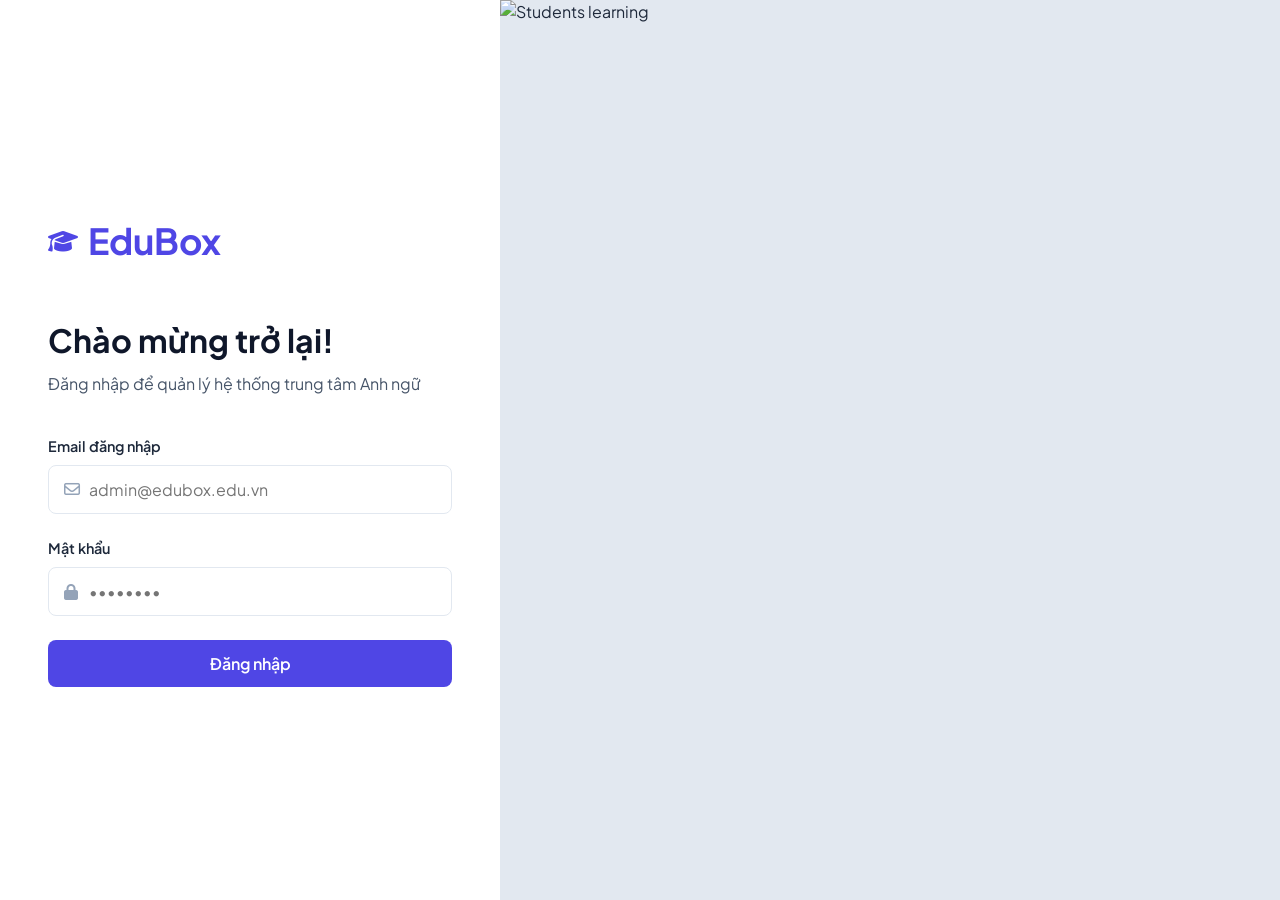
==== commit 449aad56: "3-commnit" ====
--- a/index.html
+++ b/index.html
@@ -1,77 +1,106 @@
 <!DOCTYPE html>
-<html lang="en">
+<html lang="vi">
 <head>
     <meta charset="UTF-8">
     <meta name="viewport" content="width=device-width, initial-scale=1.0">
-    <title>UniClass Internal App</title>
+    <title>EduBox - Hệ Thống Quản Lý Trung Tâm Anh Ngữ</title>
     <!-- Google Fonts -->
     <link rel="preconnect" href="https://fonts.googleapis.com">
     <link rel="preconnect" href="https://fonts.gstatic.com" crossorigin>
-    <link href="https://fonts.googleapis.com/css2?family=Inter:wght@300;400;500;600;700&display=swap" rel="stylesheet">
-    <!-- Base CSS -->
+    <link href="https://fonts.googleapis.com/css2?family=Plus+Jakarta+Sans:wght@300;400;500;600;700&display=swap" rel="stylesheet">
+    <!-- FontAwesome -->
+    <link rel="stylesheet" href="https://cdnjs.cloudflare.com/ajax/libs/font-awesome/6.4.0/css/all.min.css">
+    <!-- Custom CSS -->
     <link rel="stylesheet" href="style.css">
 </head>
 <body>
-    <div id="app">
-        <header class="glass-header">
-            <h1>UniClass Internal App</h1>
-            <p>Built with AI & Google Sheets cho UniClass</p>
-        </header>
-
-        <main class="container">
-            <!-- Khu vực Chào mừng (Dành cho người dùng mới deploy lần đầu) -->
-            <section class="card" id="welcomeSection" style="background: linear-gradient(135deg, rgba(99, 102, 241, 0.1), rgba(236, 72, 153, 0.1)); border-left: 5px solid var(--primary-color);">
-                <h2 style="border-bottom: none; color: var(--primary-color); font-size: 1.5rem;">🎉 Chúc mừng bạn đã Deploy thành công!</h2>
-                <p>Nếu bạn đang đọc được dòng chữ này trên Internet, có nghĩa là <strong>Bước 1</strong> đã hoàn tất rực rỡ. Website nội bộ của UniClass đã chính thức online!</p>
-                <div style="background: var(--card-bg); padding: 1.25rem; border-radius: 8px; margin-top: 1.25rem; box-shadow: var(--shadow-sm);">
-                    <p style="margin-bottom: 0.5rem;"><strong>👉 Bước tiếp theo:</strong> Bạn hãy quay lại phần mềm Antigravity, copy câu lệnh dưới đây và gửi cho AI để đi tiếp nhé:</p>
-                    <code style="display: block; background: #1e293b; color: #a7f3d0; padding: 12px; border-radius: 6px; font-family: monospace; font-size: 1rem;">"Tôi đã thấy trang web chạy live thành công. Hãy bắt đầu Bước 2: Thu thập nghiệp vụ!"</code>
+    <!-- 1. MÀN HÌNH ĐĂNG NHẬP -->
+    <div id="loginScreen" class="screen-container">
+        <div class="login-wrapper">
+            <div class="login-left">
+                <div class="brand">
+                    <i class="fa-solid fa-graduation-cap"></i>
+                    <h2>EduBox</h2>
                 </div>
-                <p style="margin-top: 1rem; font-size: 0.9rem; color: var(--text-muted);">*Lưu ý: Các phần Form và Table bên dưới chỉ là giao diện mẫu (Boilerplate). Ở Bước 7, AI sẽ tự động xóa khung chào mừng này và code lại giao diện theo đúng nghiệp vụ của bạn.*</p>
-            </section>
-
-            <!-- Khu vực Form nhập liệu -->
-            <section class="card form-section">
-                <h2>Thêm dữ liệu mới</h2>
-                <form id="dataForm">
+                <h1 class="welcome-text">Chào mừng trở lại!</h1>
+                <p class="subtitle">Đăng nhập để quản lý hệ thống trung tâm Anh ngữ</p>
+                
+                <form id="loginForm">
                     <div class="form-group">
-                        <label for="exampleInput">Ví dụ trường dữ liệu</label>
-                        <input type="text" id="exampleInput" name="exampleInput" placeholder="Nhập gì đó..." required>
+                        <label>Email đăng nhập</label>
+                        <div class="input-icon">
+                            <i class="fa-regular fa-envelope"></i>
+                            <input type="email" id="loginEmail" placeholder="admin@edubox.edu.vn" required>
+                        </div>
                     </div>
-                    <button type="submit" class="btn btn-primary" id="submitBtn">
-                        <span class="btn-text">Gửi dữ liệu</span>
+                    <div class="form-group">
+                        <label>Mật khẩu</label>
+                        <div class="input-icon">
+                            <i class="fa-solid fa-lock"></i>
+                            <input type="password" id="loginPassword" placeholder="••••••••" required>
+                        </div>
+                    </div>
+                    <button type="submit" class="btn-primary btn-block" id="btnLogin">
+                        <span class="btn-text">Đăng nhập</span>
                         <span class="loader hidden"></span>
                     </button>
+                    <div id="loginError" class="error-msg hidden">Sai email hoặc mật khẩu!</div>
                 </form>
-                <div id="formMessage" class="message hidden"></div>
-            </section>
+            </div>
+            <div class="login-right">
+                <img src="https://images.unsplash.com/photo-1522202176988-66273c2fd55f?ixlib=rb-4.0.3&auto=format&fit=crop&w=800&q=80" alt="Students learning" class="login-image">
+            </div>
+        </div>
+    </div>
 
-            <!-- Khu vực Hiển thị dữ liệu -->
-            <section class="card data-section">
-                <div class="section-header">
-                    <h2>Danh sách Dữ liệu</h2>
-                    <button class="btn btn-secondary" id="refreshBtn">Làm mới</button>
+    <!-- 2. MÀN HÌNH DASHBOARD -->
+    <div id="dashboardScreen" class="screen-container hidden">
+        <aside class="sidebar">
+            <div class="brand">
+                <i class="fa-solid fa-graduation-cap"></i>
+                <h2>EduBox</h2>
+            </div>
+            <div class="user-profile">
+                <div class="avatar"><i class="fa-solid fa-user"></i></div>
+                <div class="info">
+                    <div class="name" id="userNameDisplay">Admin</div>
+                    <div class="role" id="userRoleDisplay">Administrator</div>
                 </div>
-                <div class="table-container">
-                    <div id="tableLoader" class="loader center-loader"></div>
-                    <table id="dataTable" class="hidden">
-                        <thead>
-                            <tr>
-                                <!-- AI sẽ điền các cột header vào đây -->
-                                <th>Cột 1</th>
-                                <th>Cột 2</th>
-                            </tr>
-                        </thead>
-                        <tbody id="tableBody">
-                            <!-- AI sẽ render dữ liệu từ Google Sheet vào đây -->
-                        </tbody>
-                    </table>
+            </div>
+            <nav class="sidebar-nav" id="sidebarNav">
+                <!-- Menu items will be injected here by JS based on Role -->
+            </nav>
+            <div class="sidebar-footer">
+                <a href="#" id="btnLogout" class="nav-item text-danger">
+                    <i class="fa-solid fa-right-from-bracket"></i> Đăng xuất
+                </a>
+            </div>
+        </aside>
+        
+        <main class="main-content">
+            <header class="topbar">
+                <h2 id="pageTitle">Tổng quan</h2>
+                <div class="topbar-actions">
+                    <button class="btn-icon"><i class="fa-regular fa-bell"></i></button>
                 </div>
-            </section>
+            </header>
+            
+            <div class="content-area" id="contentArea">
+                <!-- Nội dung các trang sẽ được render vào đây -->
+            </div>
         </main>
     </div>
 
-    <!-- Base JS -->
+    <!-- GLOBAL LOADER -->
+    <div id="globalLoader" class="global-loader hidden">
+        <div class="spinner"></div>
+    </div>
+
+    <!-- MODAL CONTAINER -->
+    <div id="modalContainer" class="modal-overlay hidden">
+        <!-- Modal content will be injected by JS -->
+    </div>
+
     <script src="script.js"></script>
 </body>
 </html>
--- a/style.css
+++ b/style.css
@@ -1,21 +1,28 @@
-/* CSS Variables for theming (Vibrant & Modern UI) */
 :root {
-    --primary-color: #4f46e5;
+    --primary: #4f46e5;
     --primary-hover: #4338ca;
-    --bg-color: #f3f4f6;
-    --text-main: #1f2937;
-    --text-muted: #6b7280;
-    --card-bg: #ffffff;
-    --border-color: #e5e7eb;
-    --success: #10b981;
-    --error: #ef4444;
+    --secondary: #10b981;
+    --dark: #0f172a;
+    --gray-100: #f1f5f9;
+    --gray-200: #e2e8f0;
+    --gray-400: #94a3b8;
+    --gray-600: #475569;
+    --gray-800: #1e293b;
+    --white: #ffffff;
+    --danger: #ef4444;
+    --danger-hover: #dc2626;
+    
     --shadow-sm: 0 1px 2px 0 rgba(0, 0, 0, 0.05);
     --shadow-md: 0 4px 6px -1px rgba(0, 0, 0, 0.1), 0 2px 4px -1px rgba(0, 0, 0, 0.06);
-    --radius: 8px;
-    --font-family: 'Inter', sans-serif;
-}
-
-/* Basic Reset */
+    --shadow-lg: 0 10px 15px -3px rgba(0, 0, 0, 0.1), 0 4px 6px -2px rgba(0, 0, 0, 0.05);
+    
+    --radius-md: 8px;
+    --radius-lg: 12px;
+    --radius-xl: 16px;
+    
+    --font-family: 'Plus Jakarta Sans', sans-serif;
+}
+
 * {
     margin: 0;
     padding: 0;
@@ -24,197 +31,481 @@
 
 body {
     font-family: var(--font-family);
-    background-color: var(--bg-color);
-    color: var(--text-main);
+    background-color: var(--gray-100);
+    color: var(--gray-800);
     line-height: 1.5;
-}
-
-/* Typography & Layout */
-.container {
-    max-width: 1000px;
+    -webkit-font-smoothing: antialiased;
+}
+
+a { text-decoration: none; }
+button { cursor: pointer; font-family: var(--font-family); }
+ul { list-style: none; }
+
+/* UTILS */
+.hidden { display: none !important; }
+.text-danger { color: var(--danger) !important; }
+
+/* ============================
+   1. LOGIN SCREEN
+============================ */
+.screen-container {
+    min-height: 100vh;
+    width: 100%;
+}
+
+.login-wrapper {
+    display: flex;
+    min-height: 100vh;
+    background-color: var(--white);
+}
+
+.login-left {
+    flex: 1;
+    display: flex;
+    flex-direction: column;
+    justify-content: center;
+    padding: 3rem;
+    max-width: 500px;
     margin: 0 auto;
-    padding: 2rem 1rem;
-    display: grid;
-    gap: 2rem;
-}
-
-/* Header (Glassmorphism effect) */
-.glass-header {
-    background: rgba(255, 255, 255, 0.7);
-    backdrop-filter: blur(10px);
-    border-bottom: 1px solid var(--border-color);
-    padding: 1.5rem 2rem;
+}
+
+.login-right {
+    flex: 1.2;
+    background-color: var(--gray-200);
+    display: none;
+}
+@media (min-width: 992px) {
+    .login-right { display: block; }
+}
+
+.login-image {
+    width: 100%;
+    height: 100%;
+    object-fit: cover;
+}
+
+.brand {
+    display: flex;
+    align-items: center;
+    gap: 10px;
+    color: var(--primary);
+    font-size: 1.5rem;
+    margin-bottom: 3rem;
+}
+
+.welcome-text {
+    font-size: 2rem;
+    font-weight: 700;
+    margin-bottom: 0.5rem;
+    color: var(--dark);
+}
+
+.subtitle {
+    color: var(--gray-600);
+    margin-bottom: 2.5rem;
+}
+
+.form-group {
+    margin-bottom: 1.5rem;
+}
+
+.form-group label {
+    display: block;
+    font-weight: 600;
+    font-size: 0.9rem;
+    margin-bottom: 0.5rem;
+    color: var(--gray-800);
+}
+
+.input-icon {
+    position: relative;
+}
+
+.input-icon i {
+    position: absolute;
+    left: 1rem;
+    top: 50%;
+    transform: translateY(-50%);
+    color: var(--gray-400);
+}
+
+.input-icon input {
+    width: 100%;
+    padding: 0.8rem 1rem 0.8rem 2.5rem;
+    border: 1px solid var(--gray-200);
+    border-radius: var(--radius-md);
+    font-size: 1rem;
+    font-family: var(--font-family);
+    transition: all 0.3s;
+}
+
+.input-icon input:focus {
+    outline: none;
+    border-color: var(--primary);
+    box-shadow: 0 0 0 3px rgba(79, 70, 229, 0.1);
+}
+
+.btn-primary {
+    background-color: var(--primary);
+    color: var(--white);
+    border: none;
+    padding: 0.8rem 1.5rem;
+    border-radius: var(--radius-md);
+    font-weight: 600;
+    font-size: 1rem;
+    transition: background-color 0.3s;
+    display: flex;
+    justify-content: center;
+    align-items: center;
+    gap: 10px;
+}
+.btn-primary:hover { background-color: var(--primary-hover); }
+.btn-block { width: 100%; }
+
+.error-msg {
+    color: var(--danger);
+    font-size: 0.9rem;
+    margin-top: 1rem;
     text-align: center;
-    position: sticky;
-    top: 0;
-    z-index: 100;
-}
-
-.glass-header h1 {
+    background: #fef2f2;
+    padding: 0.5rem;
+    border-radius: var(--radius-md);
+    border: 1px solid #fecaca;
+}
+
+/* ============================
+   2. DASHBOARD SCREEN
+============================ */
+#dashboardScreen {
+    display: flex;
+}
+
+.sidebar {
+    width: 260px;
+    background-color: var(--white);
+    border-right: 1px solid var(--gray-200);
+    display: flex;
+    flex-direction: column;
+    position: fixed;
+    height: 100vh;
+}
+
+.sidebar .brand {
+    padding: 1.5rem;
+    margin-bottom: 0;
+    border-bottom: 1px solid var(--gray-100);
+}
+
+.user-profile {
+    padding: 1.5rem;
+    display: flex;
+    align-items: center;
+    gap: 12px;
+    border-bottom: 1px solid var(--gray-100);
+}
+
+.avatar {
+    width: 40px;
+    height: 40px;
+    background-color: var(--primary);
+    color: var(--white);
+    border-radius: 50%;
+    display: flex;
+    align-items: center;
+    justify-content: center;
+    font-size: 1.2rem;
+}
+
+.user-profile .name {
     font-weight: 700;
-    font-size: 1.8rem;
-    color: var(--primary-color);
-}
-
-.glass-header p {
-    color: var(--text-muted);
-    font-size: 0.9rem;
-}
-
-/* Cards */
+    color: var(--dark);
+    font-size: 0.95rem;
+}
+
+.user-profile .role {
+    font-size: 0.8rem;
+    color: var(--gray-600);
+}
+
+.sidebar-nav {
+    padding: 1rem 0;
+    flex: 1;
+    overflow-y: auto;
+}
+
+.nav-item {
+    display: flex;
+    align-items: center;
+    gap: 12px;
+    padding: 0.8rem 1.5rem;
+    color: var(--gray-600);
+    font-weight: 500;
+    transition: all 0.2s;
+}
+
+.nav-item i { width: 20px; text-align: center; }
+.nav-item:hover {
+    background-color: var(--gray-100);
+    color: var(--primary);
+}
+.nav-item.active {
+    background-color: rgba(79, 70, 229, 0.1);
+    color: var(--primary);
+    border-right: 3px solid var(--primary);
+}
+
+.sidebar-footer {
+    padding: 1rem 0;
+    border-top: 1px solid var(--gray-100);
+}
+
+.main-content {
+    flex: 1;
+    margin-left: 260px;
+    min-height: 100vh;
+    display: flex;
+    flex-direction: column;
+}
+
+.topbar {
+    height: 70px;
+    background-color: var(--white);
+    border-bottom: 1px solid var(--gray-200);
+    display: flex;
+    align-items: center;
+    justify-content: space-between;
+    padding: 0 2rem;
+}
+
+.topbar h2 {
+    font-size: 1.25rem;
+    font-weight: 600;
+    color: var(--dark);
+}
+
+.btn-icon {
+    background: none;
+    border: none;
+    font-size: 1.2rem;
+    color: var(--gray-600);
+    width: 40px;
+    height: 40px;
+    border-radius: 50%;
+    transition: background 0.2s;
+}
+.btn-icon:hover { background-color: var(--gray-100); color: var(--primary); }
+
+.content-area {
+    padding: 2rem;
+    flex: 1;
+    overflow-y: auto;
+}
+
+/* ============================
+   3. COMPONENTS (Cards, Tables)
+============================ */
 .card {
-    background-color: var(--card-bg);
-    border-radius: var(--radius);
+    background: var(--white);
+    border-radius: var(--radius-lg);
+    box-shadow: var(--shadow-sm);
     padding: 1.5rem;
-    box-shadow: var(--shadow-md);
-}
-
-.card h2 {
-    margin-bottom: 1rem;
-    font-size: 1.25rem;
-    color: var(--text-main);
-    border-bottom: 1px solid var(--border-color);
-    padding-bottom: 0.5rem;
-}
-
-/* Forms */
-.form-group {
-    margin-bottom: 1.25rem;
-}
-
-label {
-    display: block;
-    margin-bottom: 0.5rem;
-    font-weight: 500;
-    font-size: 0.9rem;
-}
-
-input, select, textarea {
-    width: 100%;
-    padding: 0.75rem;
-    border: 1px solid var(--border-color);
-    border-radius: var(--radius);
-    font-family: inherit;
-    font-size: 1rem;
-    transition: border-color 0.2s, box-shadow 0.2s;
-}
-
-input:focus, select:focus, textarea:focus {
-    outline: none;
-    border-color: var(--primary-color);
-    box-shadow: 0 0 0 3px rgba(79, 70, 229, 0.2);
-}
-
-/* Buttons */
-.btn {
-    display: inline-flex;
-    align-items: center;
-    justify-content: center;
-    padding: 0.75rem 1.5rem;
-    font-size: 1rem;
-    font-weight: 500;
-    border: none;
-    border-radius: var(--radius);
-    cursor: pointer;
-    transition: background-color 0.2s, transform 0.1s;
-}
-
-.btn:active {
-    transform: scale(0.98);
-}
-
-.btn-primary {
-    background-color: var(--primary-color);
-    color: white;
-}
-
-.btn-primary:hover {
-    background-color: var(--primary-hover);
-}
-
-.btn-secondary {
-    background-color: white;
-    color: var(--text-main);
-    border: 1px solid var(--border-color);
-}
-
-.btn-secondary:hover {
-    background-color: var(--bg-color);
-}
-
-.btn:disabled {
-    opacity: 0.7;
-    cursor: not-allowed;
-}
-
-/* Tables */
-.section-header {
+    margin-bottom: 1.5rem;
+}
+
+.card-header {
     display: flex;
     justify-content: space-between;
     align-items: center;
-    margin-bottom: 1rem;
-}
-.section-header h2 {
-    margin-bottom: 0;
-    border-bottom: none;
-}
-
-.table-container {
+    margin-bottom: 1.5rem;
+}
+
+.card-header h3 {
+    font-size: 1.1rem;
+    color: var(--dark);
+}
+
+.table-responsive {
     overflow-x: auto;
 }
 
 table {
     width: 100%;
     border-collapse: collapse;
+}
+
+th {
     text-align: left;
-}
-
-th, td {
-    padding: 0.75rem 1rem;
-    border-bottom: 1px solid var(--border-color);
-}
-
-th {
-    background-color: var(--bg-color);
-    font-weight: 600;
-    color: var(--text-muted);
-}
-
-tr:hover {
-    background-color: rgba(0,0,0,0.01);
-}
-
-/* Utils */
-.hidden { display: none !important; }
-.message {
-    margin-top: 1rem;
-    padding: 0.75rem;
-    border-radius: var(--radius);
+    padding: 1rem;
+    font-weight: 600;
+    color: var(--gray-600);
+    border-bottom: 2px solid var(--gray-200);
     font-size: 0.9rem;
 }
-.message.success { background-color: rgba(16, 185, 129, 0.1); color: var(--success); }
-.message.error { background-color: rgba(239, 68, 68, 0.1); color: var(--error); }
-
-/* Loaders */
+
+td {
+    padding: 1rem;
+    border-bottom: 1px solid var(--gray-200);
+    color: var(--gray-800);
+    font-size: 0.95rem;
+}
+
+tr:hover td {
+    background-color: var(--gray-50);
+}
+
+.badge {
+    padding: 0.25rem 0.75rem;
+    border-radius: 9999px;
+    font-size: 0.8rem;
+    font-weight: 600;
+}
+.badge-success { background: #dcfce7; color: #166534; }
+.badge-warning { background: #fef9c3; color: #854d0e; }
+.badge-danger { background: #fee2e2; color: #991b1b; }
+
+/* ============================
+   4. LOADERS
+============================ */
 .loader {
     border: 3px solid rgba(255,255,255,0.3);
-    border-top: 3px solid white;
     border-radius: 50%;
+    border-top: 3px solid var(--white);
     width: 20px;
     height: 20px;
     animation: spin 1s linear infinite;
-    margin-left: 8px;
-}
-.btn-secondary .loader {
-    border: 3px solid var(--border-color);
-    border-top: 3px solid var(--primary-color);
-}
-.center-loader {
-    border: 4px solid var(--border-color);
-    border-top: 4px solid var(--primary-color);
-    width: 40px;
-    height: 40px;
-    margin: 2rem auto;
 }
 
 @keyframes spin { 0% { transform: rotate(0deg); } 100% { transform: rotate(360deg); } }
+
+.global-loader {
+    position: fixed;
+    top: 0; left: 0; right: 0; bottom: 0;
+    background: rgba(255,255,255,0.8);
+    backdrop-filter: blur(4px);
+    z-index: 9999;
+    display: flex;
+    justify-content: center;
+    align-items: center;
+}
+
+.global-loader .spinner {
+    width: 50px;
+    height: 50px;
+    border: 4px solid var(--gray-200);
+    border-top: 4px solid var(--primary);
+    border-radius: 50%;
+    animation: spin 1s linear infinite;
+}
+
+/* ============================
+   5. MODAL
+============================ */
+.modal-overlay {
+    position: fixed;
+    top: 0; left: 0; right: 0; bottom: 0;
+    background: rgba(0, 0, 0, 0.5);
+    backdrop-filter: blur(4px);
+    display: flex;
+    justify-content: center;
+    align-items: center;
+    z-index: 1000;
+    padding: 1rem;
+}
+
+.modal-content {
+    background: var(--white);
+    width: 100%;
+    max-width: 600px;
+    border-radius: var(--radius-xl);
+    box-shadow: var(--shadow-lg);
+    overflow: hidden;
+    animation: modalIn 0.3s ease-out;
+}
+
+@keyframes modalIn {
+    from { opacity: 0; transform: translateY(20px); }
+    to { opacity: 1; transform: translateY(0); }
+}
+
+.modal-header {
+    padding: 1.5rem;
+    border-bottom: 1px solid var(--gray-200);
+    display: flex;
+    justify-content: space-between;
+    align-items: center;
+}
+
+.modal-header h3 {
+    font-size: 1.25rem;
+    font-weight: 700;
+    color: var(--dark);
+}
+
+.modal-body {
+    padding: 1.5rem;
+    max-height: 70vh;
+    overflow-y: auto;
+}
+
+.modal-footer {
+    padding: 1.5rem;
+    border-top: 1px solid var(--gray-200);
+    display: flex;
+    justify-content: flex-end;
+    gap: 12px;
+}
+
+.btn-secondary {
+    background-color: var(--gray-100);
+    color: var(--gray-800);
+    border: 1px solid var(--gray-200);
+    padding: 0.8rem 1.5rem;
+    border-radius: var(--radius-md);
+    font-weight: 600;
+}
+.btn-secondary:hover { background-color: var(--gray-200); }
+
+.btn-danger {
+    background-color: var(--danger);
+    color: var(--white);
+    border: none;
+    padding: 0.8rem 1.5rem;
+    border-radius: var(--radius-md);
+    font-weight: 600;
+}
+.btn-danger:hover { background-color: var(--danger-hover); }
+
+/* GRID FORM */
+.form-grid {
+    display: grid;
+    grid-template-columns: 1fr 1fr;
+    gap: 1.5rem;
+}
+
+@media (max-width: 600px) {
+    .form-grid { grid-template-columns: 1fr; }
+}
+
+.action-btns {
+    display: flex;
+    gap: 8px;
+}
+
+.btn-edit, .btn-delete {
+    width: 32px;
+    height: 32px;
+    border-radius: 6px;
+    border: none;
+    display: flex;
+    align-items: center;
+    justify-content: center;
+    font-size: 0.85rem;
+    transition: all 0.2s;
+}
+
+.btn-edit { background: #e0e7ff; color: #4338ca; }
+.btn-edit:hover { background: #4338ca; color: white; }
+
+.btn-delete { background: #fee2e2; color: #991b1b; }
+.btn-delete:hover { background: #ef4444; color: white; }
+
